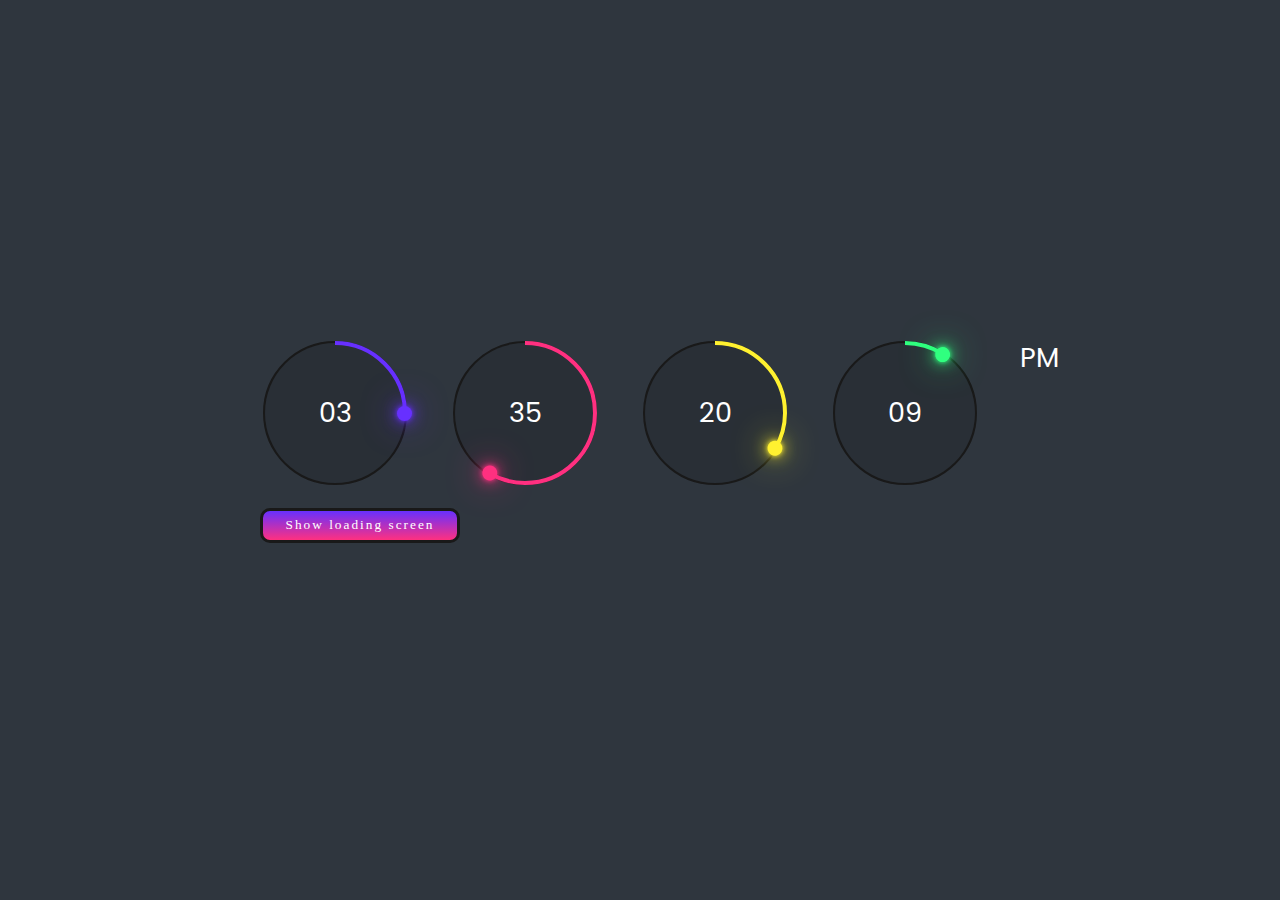
==== index.html @ 647c997f ".html fix 1" ====
<!DOCTYPE html>
<html lang="en">
<head>
    <meta charset="UTF-8">
    <meta http-equiv="X-UA-Compatible" content="IE=edge">
    <meta name="viewport" content="width=device-width, initial-scale=1.0">
    <title>Loading test</title>
    <script src="https://code.jquery.com/jquery-3.6.0.js"></script>
    <link rel="stylesheet" href="src/style.css">
</head>
<body>
    <div class="content container">
        <div id="time">
            <div class="circle" style="--clr:#6730ff;"><svg>
                <circle cx="70" cy="70" r="70"></circle>
                <circle cx="70" cy="70" r="70" id="hh"></circle>
            </svg><div id="hours">00</div><div class="dots h_dot"></div></div>
            <div class="circle" style="--clr:#ff3080;"><svg>
                <circle cx="70" cy="70" r="70"></circle>
                <circle cx="70" cy="70" r="70" id="mm"></circle>
            </svg><div id="minutes">00</div><div class="dots m_dot"></div></div>
            <div class="circle" style="--clr:#fff130;"><svg>
                <circle cx="70" cy="70" r="70"></circle>
                <circle cx="70" cy="70" r="70" id="ss"></circle>
            </svg><div id="seconds">00</div><div class="dots s_dot"></div></div>
            <div class="circle" style="--clr:#30ff7f;"><svg>
                <circle cx="70" cy="70" r="70"></circle>
                <circle cx="70" cy="70" r="70" id="msms"></circle>
            </svg><div id="miliseconds">00</div><div class="dots ms_dot"></div></div>
            <div class="ap"><div id="ampm">AM</div></div>
        </div>
        <button id="btn1">Show loading screen</button>
    </div>

    <div class="load-wraper">
        <div id="preload">
            <div class="ring"></div>
            <div class="ring"></div>
            <div class="ring"></div>
            <div class="ring"></div>
            <p class="loading-text"> loading...</p>
        </div>
    </div>

    <script src="src/script.js">
    </script>
</body>
</html>
---- src/style.css ----
@import url('https://fonts.googleapis.com/css2?family=Poppins:ital,wght@0,100;0,200;0,300;0,400;0,500;0,600;0,700;0,800;0,900;1,100;1,200;1,300;1,400;1,500;1,600;1,700;1,800;1,900&display=swap');

*
{
    margin: 0;
    padding: 0;
    box-sizing: border-box;
}

body {
    display: flex;
    justify-content: center;
    align-items: center;
    min-height: 100vh;
    background: #2f363e;
}



/* ----------------- Loading screen ----------------- */

.load-wraper {
    width: 100%;
    height: 100%;
    position: fixed;
    top: 0;
    background: #222;
    z-index: 1000;
}

#preload {
    top: 40%;
    position: relative;
    width: 100%;
    display: flex;
    justify-content: center;
    align-items: center;
}

.ring {
    position: relative;
    width: 150px;
    height: 150px;
    border: 4px solid transparent;
    border-top: 4px solid;
    border-radius: 50%;
    margin: -30px;
    animation: loading 4s linear infinite;
}

@keyframes loading {
    0% {transform: rotate(0deg);}
    100% {transform: rotate(360deg);}
}

.ring:nth-child(1) {
    animation-delay:-2s ;
    border-top: #24efff solid 4px;
}

.ring:nth-child(2) {
    animation: loading 4s linear reverse infinite;
    border-top: #9b02f3 solid 4px;
    animation-delay: -0.5s;
}

.ring:nth-child(3) {
    position: absolute;
    top: -60px;
    animation-delay: s;
    border-top: #1ce27f solid 4px;
}

.ring:nth-child(4) {
    border-top: #fff solid 4px;
    border-bottom: #fff solid 4px;
    position: absolute;
    width: 400px;
    height: 400px;
    animation: loading 6s linear infinite;
}

.ring:nth-child(1):before{
    content: " ";
    position: absolute;
    width: 15px;
    height: 15px;
    background-color: #24efff;
    border-radius: 50%;
    right: 15px;
    top: 10px;
    box-shadow: 0 0 0 5px #24efff66,
                0 0 0 10px #24efff44,
                0 0 0 15px #24efff22,
                0 0 0 20px #24efff11;
}

.ring:nth-child(2)::before {
    content: " ";
    position: absolute;
    width: 15px;
    height: 15px;
    background-color: #9b02f3;
    border-radius: 50%;
    right: 110px;
    top: 10px;
    box-shadow: 0 0 0 5px #9b02f366,
                0 0 0 10px #9b02f344,
                0 0 0 15px #9b02f322,
                0 0 0 20px #9b02f311;
}

.ring:nth-child(3):before {
    content: " ";
    position: absolute;
    width: 15px;
    height: 15px;
    background-color: #1ce27f;
    border-radius: 50%;
    right: 15px;
    top: 10px;
    box-shadow: 0 0 0 5px #1ce27f66,
                0 0 0 10px #1ce27f44,
                0 0 0 15px #1ce27f22,
                0 0 0 20px #1ce27f11;
}

.ring:nth-child(4):before {
    content: " ";
    position: absolute;
    width: 15px;
    height: 15px;
    background-color: #fff;
    border-radius: 50%;
    right: 47px;
    top: 50px;
    box-shadow: 0 0 0 5px #ffffff66,
                0 0 0 10px #ffffff44,
                0 0 0 15px #ffffff22,
                0 0 0 20px #ffffff11;
}

.ring:nth-child(4):after {
    content: " ";
    position: absolute;
    width: 15px;
    height: 15px;
    background-color: #fff;
    border-radius: 50%;
    right: 332px;
    top: 325px;
    box-shadow: 0 0 0 5px #ffffff66,
                0 0 0 10px #ffffff44,
                0 0 0 15px #ffffff22,
                0 0 0 20px #ffffff11;
}

.loading-text {
    font-family: consolas;
    position: absolute;
    font-size: 1.5em;
    color: #fff;
    Bottom: -100px;
    letter-spacing: 0.5ch;
}

/* ----------------- Time ----------------- */
#time {
    font-family: 'Poppins', sans-serif;
    display: flex;
    gap: 40px;
    color: #fff;
}

#time .circle {
    width: 150px;
    height: 150px;
    position: relative;
    display: flex;
    align-items: center;
    justify-content:center ;
}

#time div {
    position: absolute;
    text-align: center;
    font-weight: 400;
    font-size: 1.3em;
}

#time .ap {
    position: relative;
}

#time .circle svg{
    position: relative;
    width: 150px;
    height: 150px;
    transform: rotate(270deg);
}

#time .circle svg circle{
    width: 100%;
    height: 100%;
    fill: #292f36;
    stroke: #191919;
    stroke-width: 4px;
    transform: translate(5px, 5px);
}

#time .circle svg circle:nth-child(2){
    stroke: var(--clr);
    stroke-dasharray: 440;
}

.dots {
    position: absolute;
    width: 100%;
    height: 100%;
    display: flex;
    justify-content: center;
}

.dots::before {
    top: -2px;
    content: ' ';
    position: absolute;
    width: 15px;
    height: 15px;
    background: var(--clr);
    border-radius: 50%;
    z-index: 1000;
    box-shadow: 0 0 5px var(--clr),
                0 0 15px var(--clr),
                0 0 35px var(--clr);
}

/* ----------------- Time ----------------- */
#btn1 {
    position: relative;
    margin-top: 30%;
    height: 35px;
    width: 200px;
    justify-self: center;
    border-radius: 10px;
    border: #191919 solid;
    color: white;
    font-family: consoleas;
    font-weight: 500px;
    letter-spacing: 2px;
    background: linear-gradient(#6730ff, #ff3080);
    margin: 20px 0 ;
}
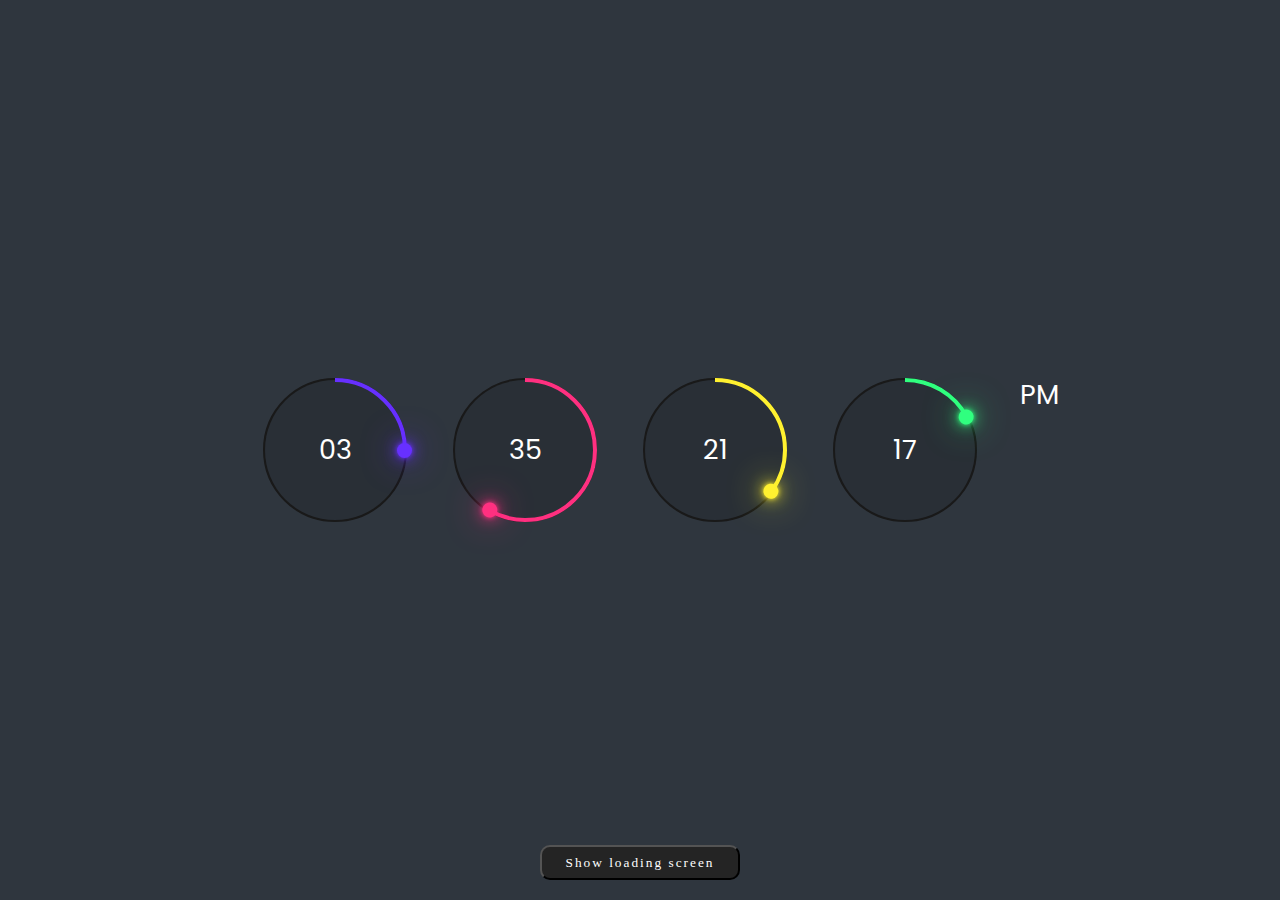
==== commit 81286723: "spagget" ====
--- a/index.html
+++ b/index.html
@@ -1,48 +1,2 @@
 <!DOCTYPE html>
-<html lang="en">
-<head>
-    <meta charset="UTF-8">
-    <meta http-equiv="X-UA-Compatible" content="IE=edge">
-    <meta name="viewport" content="width=device-width, initial-scale=1.0">
-    <title>Loading test</title>
-    <script src="https://code.jquery.com/jquery-3.6.0.js"></script>
-    <link rel="stylesheet" href="src/style.css">
-</head>
-<body>
-    <div class="content container">
-        <div id="time">
-            <div class="circle" style="--clr:#6730ff;"><svg>
-                <circle cx="70" cy="70" r="70"></circle>
-                <circle cx="70" cy="70" r="70" id="hh"></circle>
-            </svg><div id="hours">00</div><div class="dots h_dot"></div></div>
-            <div class="circle" style="--clr:#ff3080;"><svg>
-                <circle cx="70" cy="70" r="70"></circle>
-                <circle cx="70" cy="70" r="70" id="mm"></circle>
-            </svg><div id="minutes">00</div><div class="dots m_dot"></div></div>
-            <div class="circle" style="--clr:#fff130;"><svg>
-                <circle cx="70" cy="70" r="70"></circle>
-                <circle cx="70" cy="70" r="70" id="ss"></circle>
-            </svg><div id="seconds">00</div><div class="dots s_dot"></div></div>
-            <div class="circle" style="--clr:#30ff7f;"><svg>
-                <circle cx="70" cy="70" r="70"></circle>
-                <circle cx="70" cy="70" r="70" id="msms"></circle>
-            </svg><div id="miliseconds">00</div><div class="dots ms_dot"></div></div>
-            <div class="ap"><div id="ampm">AM</div></div>
-        </div>
-        <button id="btn1">Show loading screen</button>
-    </div>
-
-    <div class="load-wraper">
-        <div id="preload">
-            <div class="ring"></div>
-            <div class="ring"></div>
-            <div class="ring"></div>
-            <div class="ring"></div>
-            <p class="loading-text"> loading...</p>
-        </div>
-    </div>
-
-    <script src="src/script.js">
-    </script>
-</body>
-</html>+<html lang="en"><head><meta charset="UTF-8"><meta http-equiv="X-UA-Compatible" content="IE=edge"><meta name="viewport" content="width=device-width, initial-scale=1.0"><title>Loading test</title><script src="https://code.jquery.com/jquery-3.6.0.js"></script><link rel="stylesheet" href="src/style.css"></head><body><div class="content container"><div id="time"><div class="circle" style="--clr:#6730ff;"><svg><circle cx="70" cy="70" r="70"></circle><circle cx="70" cy="70" r="70" id="hh"></circle></svg><div id="hours">00</div><div class="dots h_dot"></div></div><div class="circle" style="--clr:#ff3080;"><svg><circle cx="70" cy="70" r="70"></circle><circle cx="70" cy="70" r="70" id="mm"></circle></svg><div id="minutes">00</div><div class="dots m_dot"></div></div><div class="circle" style="--clr:#fff130;"><svg><circle cx="70" cy="70" r="70"></circle><circle cx="70" cy="70" r="70" id="ss"></circle></svg><div id="seconds">00</div><div class="dots s_dot"></div></div><div class="circle" style="--clr:#30ff7f;"><svg><circle cx="70" cy="70" r="70"></circle><circle cx="70" cy="70" r="70" id="msms"></circle></svg><div id="miliseconds">00</div><div class="dots ms_dot"></div></div><div class="ap"><div id="ampm">AM</div></div></div><button id="btn1">Show loading screen</button></div><div class="load-wraper"><div id="preload"><div class="ring"></div><div class="ring"></div><div class="ring"></div><div class="ring"></div><p class="loading-text"> loading...</p></div></div><script src="src/script.js"></script></body></html>--- a/src/style.css
+++ b/src/style.css
@@ -235,19 +235,24 @@
                 0 0 35px var(--clr);
 }
 
-/* ----------------- Time ----------------- */
+/* ----------------- else ----------------- */
 #btn1 {
-    position: relative;
+    position: absolute;
     margin-top: 30%;
     height: 35px;
     width: 200px;
-    justify-self: center;
     border-radius: 10px;
-    border: #191919 solid;
+    border: linear-gradient(#6730ff, #ff3080) solid;
     color: white;
     font-family: consoleas;
     font-weight: 500px;
     letter-spacing: 2px;
-    background: linear-gradient(#6730ff, #ff3080);
-    margin: 20px 0 ;
-}
+    background: #242424 ;
+    bottom: 20px;
+}
+
+.container {
+    display: flex;
+    flex-direction: column;
+    align-items: center;
+}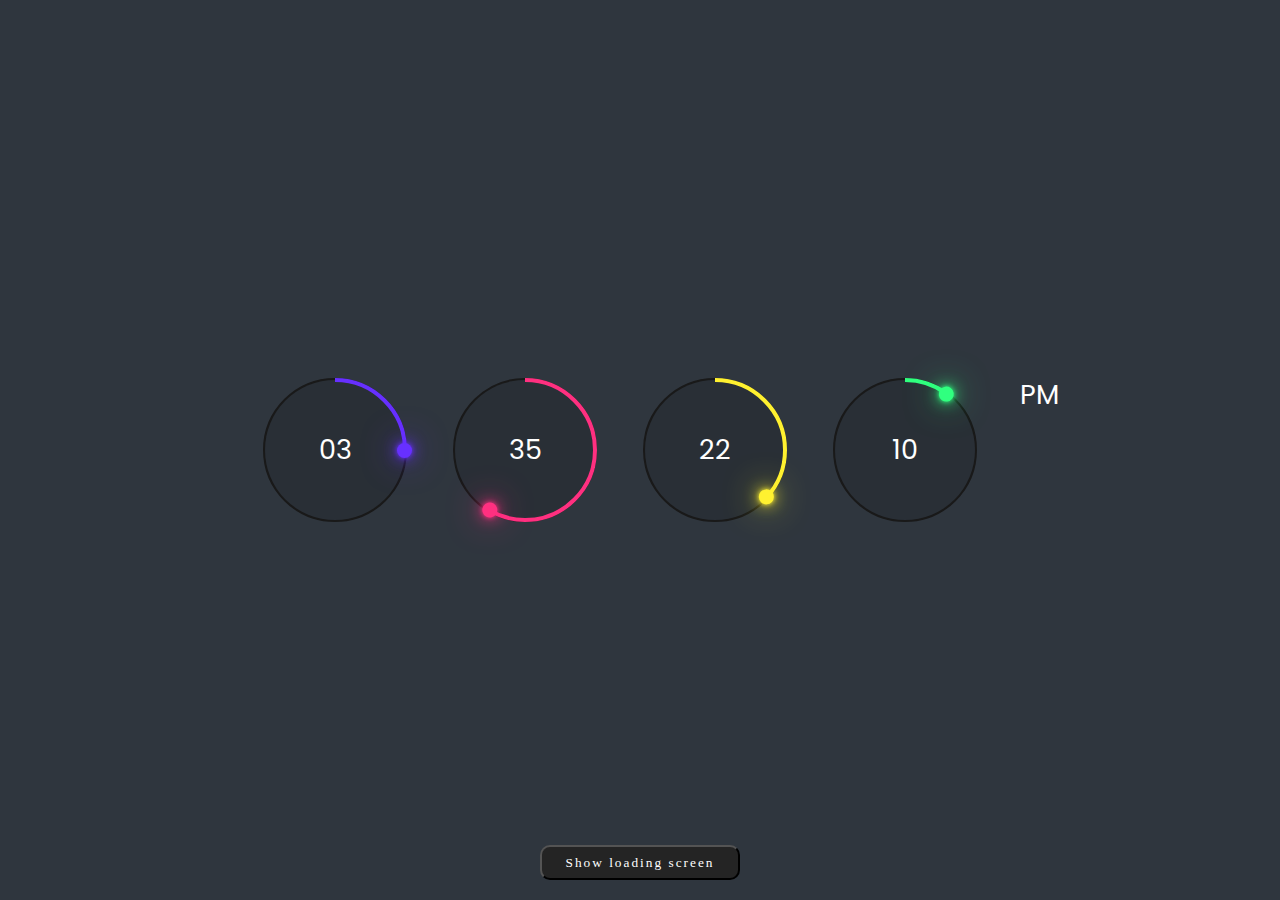
==== commit dc00bc3b: "spaggett" ====
--- a/index.html
+++ b/index.html
@@ -1,2 +1 @@
-<!DOCTYPE html>
-<html lang="en"><head><meta charset="UTF-8"><meta http-equiv="X-UA-Compatible" content="IE=edge"><meta name="viewport" content="width=device-width, initial-scale=1.0"><title>Loading test</title><script src="https://code.jquery.com/jquery-3.6.0.js"></script><link rel="stylesheet" href="src/style.css"></head><body><div class="content container"><div id="time"><div class="circle" style="--clr:#6730ff;"><svg><circle cx="70" cy="70" r="70"></circle><circle cx="70" cy="70" r="70" id="hh"></circle></svg><div id="hours">00</div><div class="dots h_dot"></div></div><div class="circle" style="--clr:#ff3080;"><svg><circle cx="70" cy="70" r="70"></circle><circle cx="70" cy="70" r="70" id="mm"></circle></svg><div id="minutes">00</div><div class="dots m_dot"></div></div><div class="circle" style="--clr:#fff130;"><svg><circle cx="70" cy="70" r="70"></circle><circle cx="70" cy="70" r="70" id="ss"></circle></svg><div id="seconds">00</div><div class="dots s_dot"></div></div><div class="circle" style="--clr:#30ff7f;"><svg><circle cx="70" cy="70" r="70"></circle><circle cx="70" cy="70" r="70" id="msms"></circle></svg><div id="miliseconds">00</div><div class="dots ms_dot"></div></div><div class="ap"><div id="ampm">AM</div></div></div><button id="btn1">Show loading screen</button></div><div class="load-wraper"><div id="preload"><div class="ring"></div><div class="ring"></div><div class="ring"></div><div class="ring"></div><p class="loading-text"> loading...</p></div></div><script src="src/script.js"></script></body></html>+<!DOCTYPE html><html lang="en"><head><meta charset="UTF-8"><meta http-equiv="X-UA-Compatible" content="IE=edge"><meta name="viewport" content="width=device-width, initial-scale=1.0"><title>Loading test</title><script src="https://code.jquery.com/jquery-3.6.0.js"></script><link rel="stylesheet" href="src/style.css"></head><body><div class="content container"><div id="time"><div class="circle" style="--clr:#6730ff;"><svg><circle cx="70" cy="70" r="70"></circle><circle cx="70" cy="70" r="70" id="hh"></circle></svg><div id="hours">00</div><div class="dots h_dot"></div></div><div class="circle" style="--clr:#ff3080;"><svg><circle cx="70" cy="70" r="70"></circle><circle cx="70" cy="70" r="70" id="mm"></circle></svg><div id="minutes">00</div><div class="dots m_dot"></div></div><div class="circle" style="--clr:#fff130;"><svg><circle cx="70" cy="70" r="70"></circle><circle cx="70" cy="70" r="70" id="ss"></circle></svg><div id="seconds">00</div><div class="dots s_dot"></div></div><div class="circle" style="--clr:#30ff7f;"><svg><circle cx="70" cy="70" r="70"></circle><circle cx="70" cy="70" r="70" id="msms"></circle></svg><div id="miliseconds">00</div><div class="dots ms_dot"></div></div><div class="ap"><div id="ampm">AM</div></div></div><button id="btn1">Show loading screen</button></div><div class="load-wraper"><div id="preload"><div class="ring"></div><div class="ring"></div><div class="ring"></div><div class="ring"></div><p class="loading-text"> loading...</p></div></div><script src="src/script.js"></script></body></html>